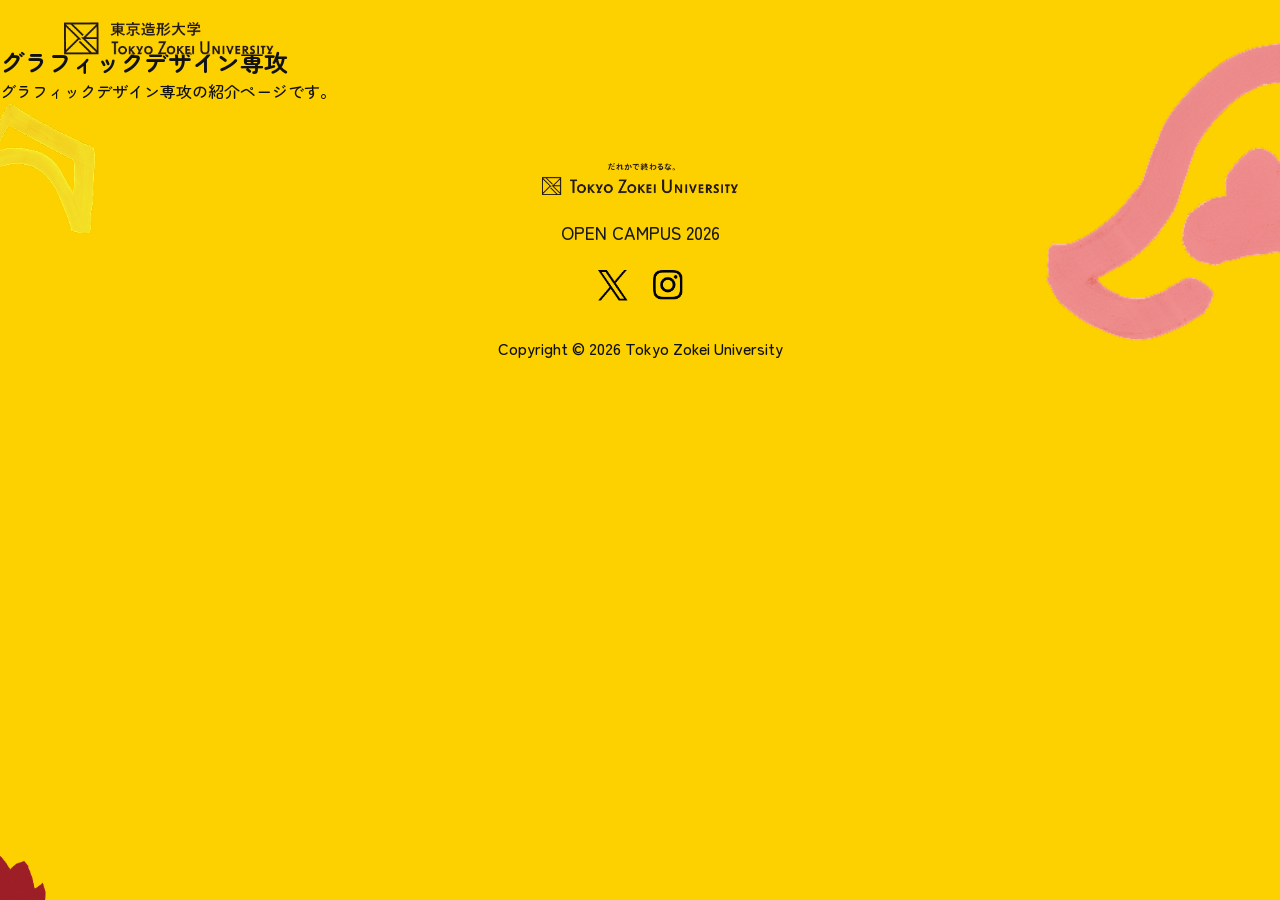
==== html/graphicDesign.html @ a69cb792 "Add files via upload" ====
<!DOCTYPE html>
<html lang="ja">

<head>
    <meta charset="UTF-8">
    <meta name="viewport" content="width=device-width, initial-scale=1.0">
    <meta name="description" content="東京造形大学オープンキャンパス2026の特設サイト。日程や詳細情報を掲載しています。">
    <meta name="robots" content="index, follow">
    <link rel="canonical" href="https://www.zokei.ac.jp/opencampus/2026/">

    <!-- OGP -->
    <meta property="og:title" content="東京造形大学オープンキャンパス2026 SPICE">
    <meta property="og:description" content="東京造形大学オープンキャンパス2026の特設サイト。日程や詳細情報を掲載しています。">
    <meta property="og:image" content="https://www.zokei.ac.jp/opencampus/2026/images/ogp-image.jpg">
    <meta property="og:url" content="https://www.zokei.ac.jp/opencampus/2026/">
    <meta property="og:type" content="website">
    <meta property="og:site_name" content="東京造形大学オープンキャンパス2026 SPICE">
    <meta name="twitter:card" content="summary_large_image">
    <meta name="twitter:title" content="東京造形大学オープンキャンパス2026 SPICE">
    <meta name="twitter:description" content="東京造形大学オープンキャンパス2026の特設サイト。日程や詳細情報を掲載しています。">

    <!-- Fonts -->
    <link rel="preconnect" href="https://fonts.googleapis.com">
    <link rel="preconnect" href="https://fonts.gstatic.com" crossorigin>
    <link href="https://fonts.googleapis.com/css2?family=Zen+Maru+Gothic:wght@400;500;700;900&display=swap"
        rel="stylesheet">

    <link rel="icon" href="../images/tablogo.png" type="image/png">
    <title>東京造形大学オープンキャンパス2026 SPICE グラフィックデザイン専攻</title>
    <link rel="stylesheet" href="../css/common.css">
    <link rel="stylesheet" href="../css/footer.css">
</head>

<body>
    <!-- 背景装飾 -->
    <div class="bg-left" aria-hidden="true">
        <img src="../images/page-of-field-bgleft.png" alt="">
    </div>
    <div class="bg-right" aria-hidden="true">
        <img src="../images/page-of-field-bgright.png" alt="">
    </div>
    <div class="page-wrapper">
        <!-- ヘッダー -->
        <header>
            <div class="logo-icon">
                <a class="logo-link" href="https://www.zokei.ac.jp/" target="_blank" rel="noopener noreferrer">
                    <img src="../images/tzulogo.png" alt="東京造形大学">
                </a>
            </div>
        </header>

        <main>
            <section class="graphic-design-section">
                <h1>グラフィックデザイン専攻</h1>
                <p>グラフィックデザイン専攻の紹介ページです。</p>
                <!-- ここにグラフィックデザイン専攻の詳細情報を追加 -->
            </section>
        </main>

        <footer>
            <section class="footer-links">
                <div><a href="https://www.zokei.ac.jp/" target="_blank" rel="noopener noreferrer">
                        <img src="../images/footerzokeilogo.png" alt="東京造形大学ロゴ"></a>
                </div>
                <div class="footer-text">
                    <p>OPEN CAMPUS 2026</p>
                </div>
                <ul>
                    <li><a href="https://x.com/TZUOPENCAMPUS" target="_blank" rel="noopener noreferrer">
                            <img src="../images/X_logo.png" alt="オーキャンX"></a></li>
                    <li><a href="https://www.instagram.com/tzuoc/" target="_blank" rel="noopener noreferrer">
                            <img src="../images/Instagram_logo.png" alt="オーキャンInstagram"></a>
                    </li>
                </ul>
                <p>Copyright &copy; 2026 Tokyo Zokei University</p>
            </section>
        </footer>
    </div><!-- /page-wrapper -->

    <script src="../js/main.js"></script>
    <script src="../js/common.js"></script>
</body>

</html>
---- css/common.css ----
@charset "UTF-8";

:root {
    --bg-yellow: #FDD000;
    --text-black: #111111;
    --title-blue: #1b4b9b;
    --title-orange: #ea580c;
    --text-red: #da291c;
}

*,
*::before,
*::after {
    margin: 0;
    padding: 0;
    box-sizing: border-box;
}

html {
    scroll-behavior: smooth;
}

body {
    background-color: var(--bg-yellow);
    color: var(--text-black);
    font-family: "Zen Maru Gothic", "Hiragino Kaku Gothic ProN", "Hiragino Sans", Meiryo, sans-serif;
    font-weight: 500;
    margin: 0;
    padding: 0;
    position: relative;
    min-height: 100vh;
}

img {
    max-width: 100%;
    height: auto;
    vertical-align: bottom;
}

/* ─── ページ全体のラッパー ─── */
.page-wrapper {
    position: relative;
    z-index: 1;
    overflow-x: hidden;

}

/* ─── 背景装飾 ─── */
.bg-left,
.bg-right {
    position: fixed;
    top: 0;
    height: 100%;
    z-index: 0;
    pointer-events: none;
}

.bg-left {
    left: 0;
    width: clamp(140px, 22vw, 420px);
    margin-top: 100px;
}

.bg-right {
    right: 0;
    width: clamp(200px, 30vw, 680px);
}

.bg-left img,
.bg-right img {
    width: 100%;
    height: auto;
}

/* ─── ヘッダー ─── */
header {
    padding: 22px clamp(20px, 5vw, 80px);
}

.logo-link {
    display: inline-block;
    transition: opacity 0.2s ease;
}

.logo-link:hover {
    opacity: 0.75;
}

.logo-icon {
    width: clamp(140px, 18vw, 210px);
    z-index: 999;
}

/* ─── レスポンシブ ─── */
@media (min-width: 769px) {
    .logo-icon {
        position: fixed;
        z-index: 2;
        background-color: rgb(253, 208, 0, 0.5);
    }
}






/* ==================================================
   ページトップに戻るボタン（Scroll to Top）
================================================== */
.page-top-btn {
    position: fixed;
    right: 25px;
    bottom: 40px;
    width: 50px;
    height: 50px;
    background-color: #1a1a1a;
    /* ボタンの背景色 */
    color: #ffffff;
    /* 矢印の色 */
    border: none;
    border-radius: 50%;
    /* 丸いボタンにする */
    font-size: 1.5rem;
    font-weight: bold;
    cursor: pointer;
    display: flex;
    justify-content: center;
    align-items: center;
    z-index: 100;
    /* 一番手前に表示 */

    /* 初期状態は非表示（透明＆少し下に下げておく） */
    opacity: 0;
    visibility: hidden;
    transform: translateY(20px);
    transition: opacity 0.3s ease, visibility 0.3s ease, transform 0.3s ease, background-color 0.2s ease;
}

/* ある程度スクロールしてクラス「is-show」がついたら表示する */
.page-top-btn.is-show {
    opacity: 1;
    visibility: visible;
    transform: translateY(0);
}

/* ホバーしたときの動き */
.page-top-btn:hover {
    background-color: #ff3b30;
    /* ホバー時にアクセントカラー（例: 赤・オレンジ系）に変化 */
    transform: scale(1.05);
}

/* スマホ表示での調整 */
@media (max-width: 767px) {
    .page-top-btn {
        right: 15px;
        bottom: 40px;
        width: 45px;
        height: 45px;
        font-size: 1.3rem;
    }
}
---- css/footer.css ----
@charset "UTF-8";

/* ==================================================
　フッター（Footer）スタイル
================================================== */
footer {
    width: 100%;
    padding: 60px 20px 60px 20px;
    /* 上下にゆったりとした余白を確保 */
    text-align: center;
    box-sizing: border-box;
}

/* --- フッター内の要素をすべて中央寄せ・縦一列にする --- */
.footer-links {
    display: flex;
    flex-direction: column;
    align-items: center;
    justify-content: center;
}

.footer-text {
    font-size: 1.1rem;
    /* カンプの通り、存在感のある大きめのサイズ感に設定 */
    font-weight: 500;
    color: #1a1a1a;
    margin-bottom: -20px;
}

/* 大学ロゴのコンテナ */
.footer-links div {
    margin-bottom: 25px;
}

/* 大学ロゴ画像自体のサイズ調整 */
.footer-links div img {
    height: 32px;
    /* カンプのバランスに合わせた高さ（お好みで調整してください） */
    width: auto;
    display: block;
}

/* --- SNSアイコンエリア（横並びにする） --- */
.footer-links ul {
    display: flex;
    justify-content: center;
    align-items: center;
    gap: 25px;
    /* XとInstagramの間の隙間 */
    list-style: none;
    padding: 0;
    margin: 0 0 35px 0;
    /* 下のコピーライトとの隙間 */
}

/* SNSロゴ画像自体のサイズ調整 */
.footer-links ul img {
    width: 30px;
    /* アイコンの大きさを均等にキープ */
    height: auto;
    display: block;
    transition: transform 0.2s ease, opacity 0.2s ease;
}

.footer-links ul a:hover img {
    opacity: 0.7;
    transform: scale(1.1);
    /* ホバー時に少し大きくして心地よい反応に */
}

/* --- コピーライト --- */
.copyright {
    font-family: 'Zen Maru Gothic', serif;
    /* 他のパーツと統一感のあるセリフ・丸ゴシック系 */
    font-size: 1.4rem;
    /* カンプの通り、存在感のある大きめのサイズ感に設定 */
    font-weight: 500;
    color: #1a1a1a;
    margin: 0;
}

/* ==================================================
   フッター：スマホ対応（画面幅 767px 以下）
================================================== */
@media (max-width: 767px) {
    footer {
        padding: 40px 20px 30px 20px;
        /* スマホでは上下の余白を少しコンパクトに */
    }

    .copyright {
        font-size: 1.1rem;
        /* スマホ画面でも1行で綺麗に収まるように少し縮小 */
    }
}
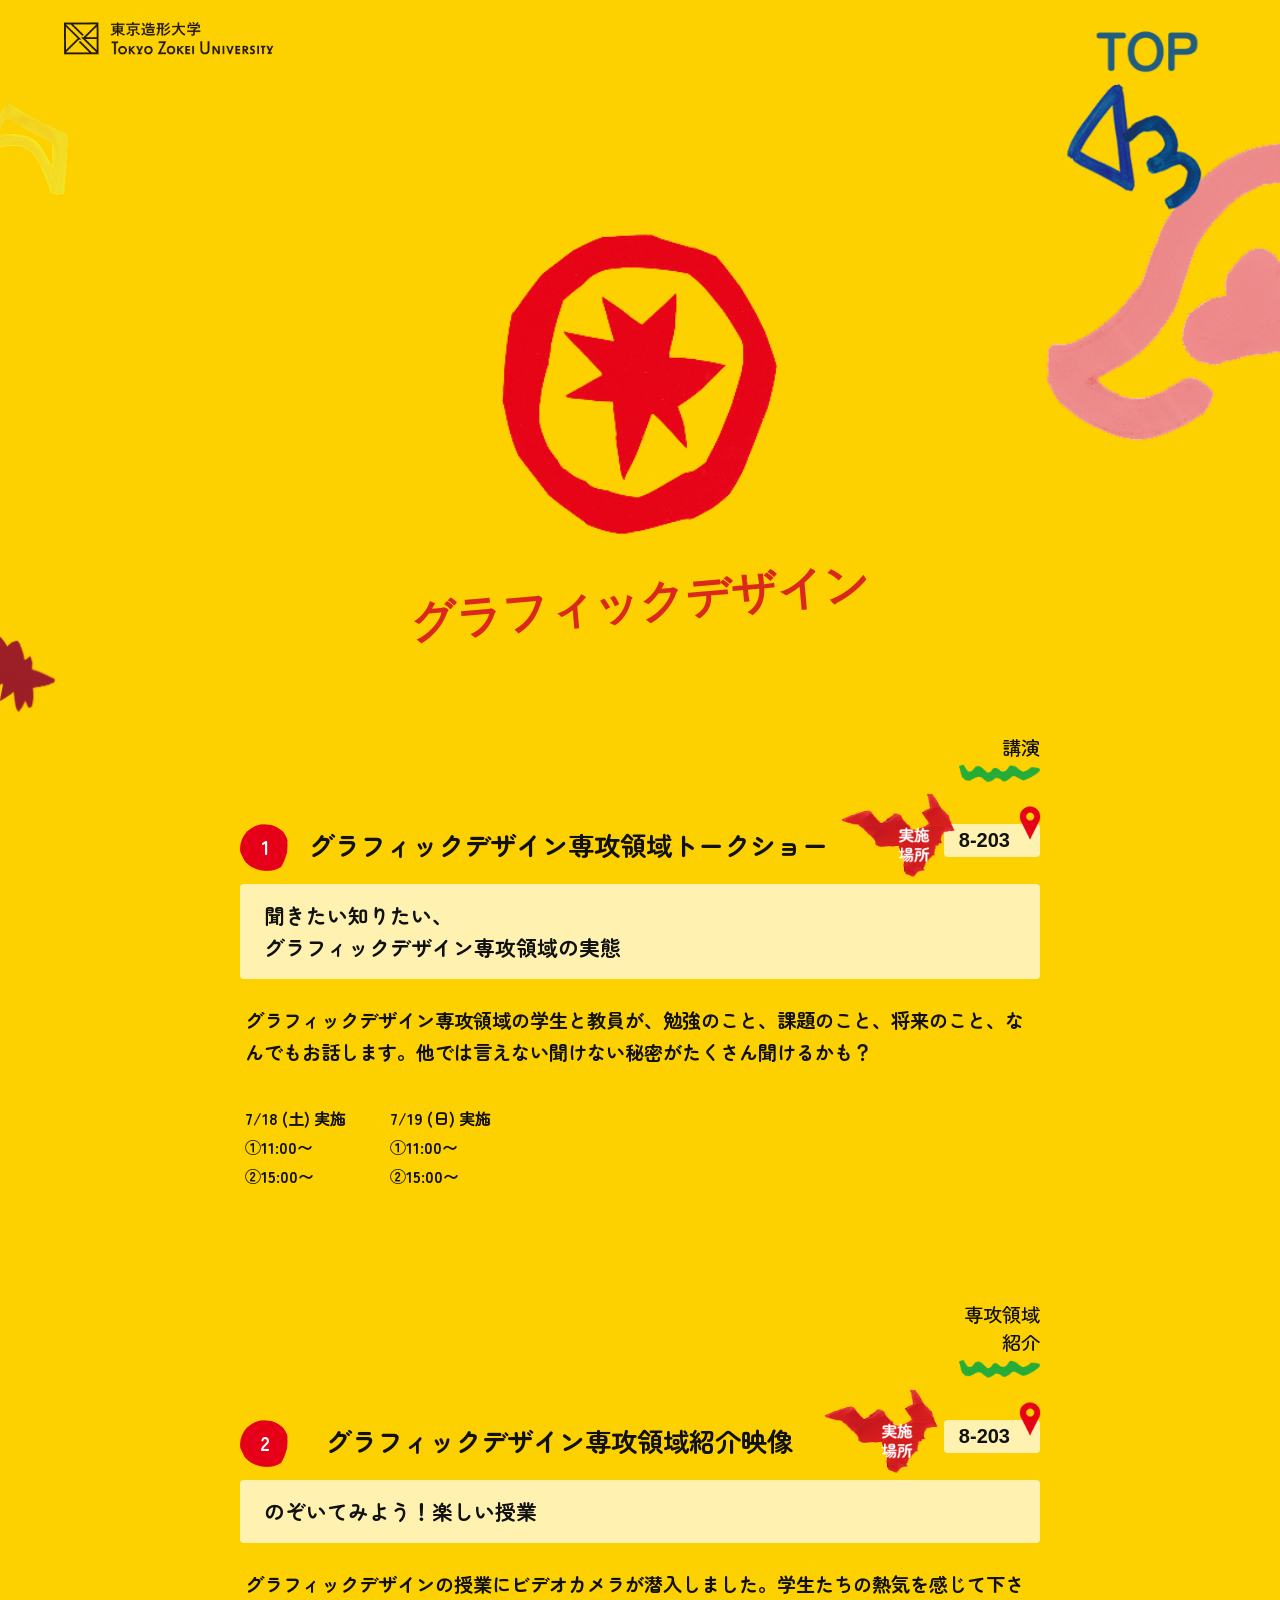
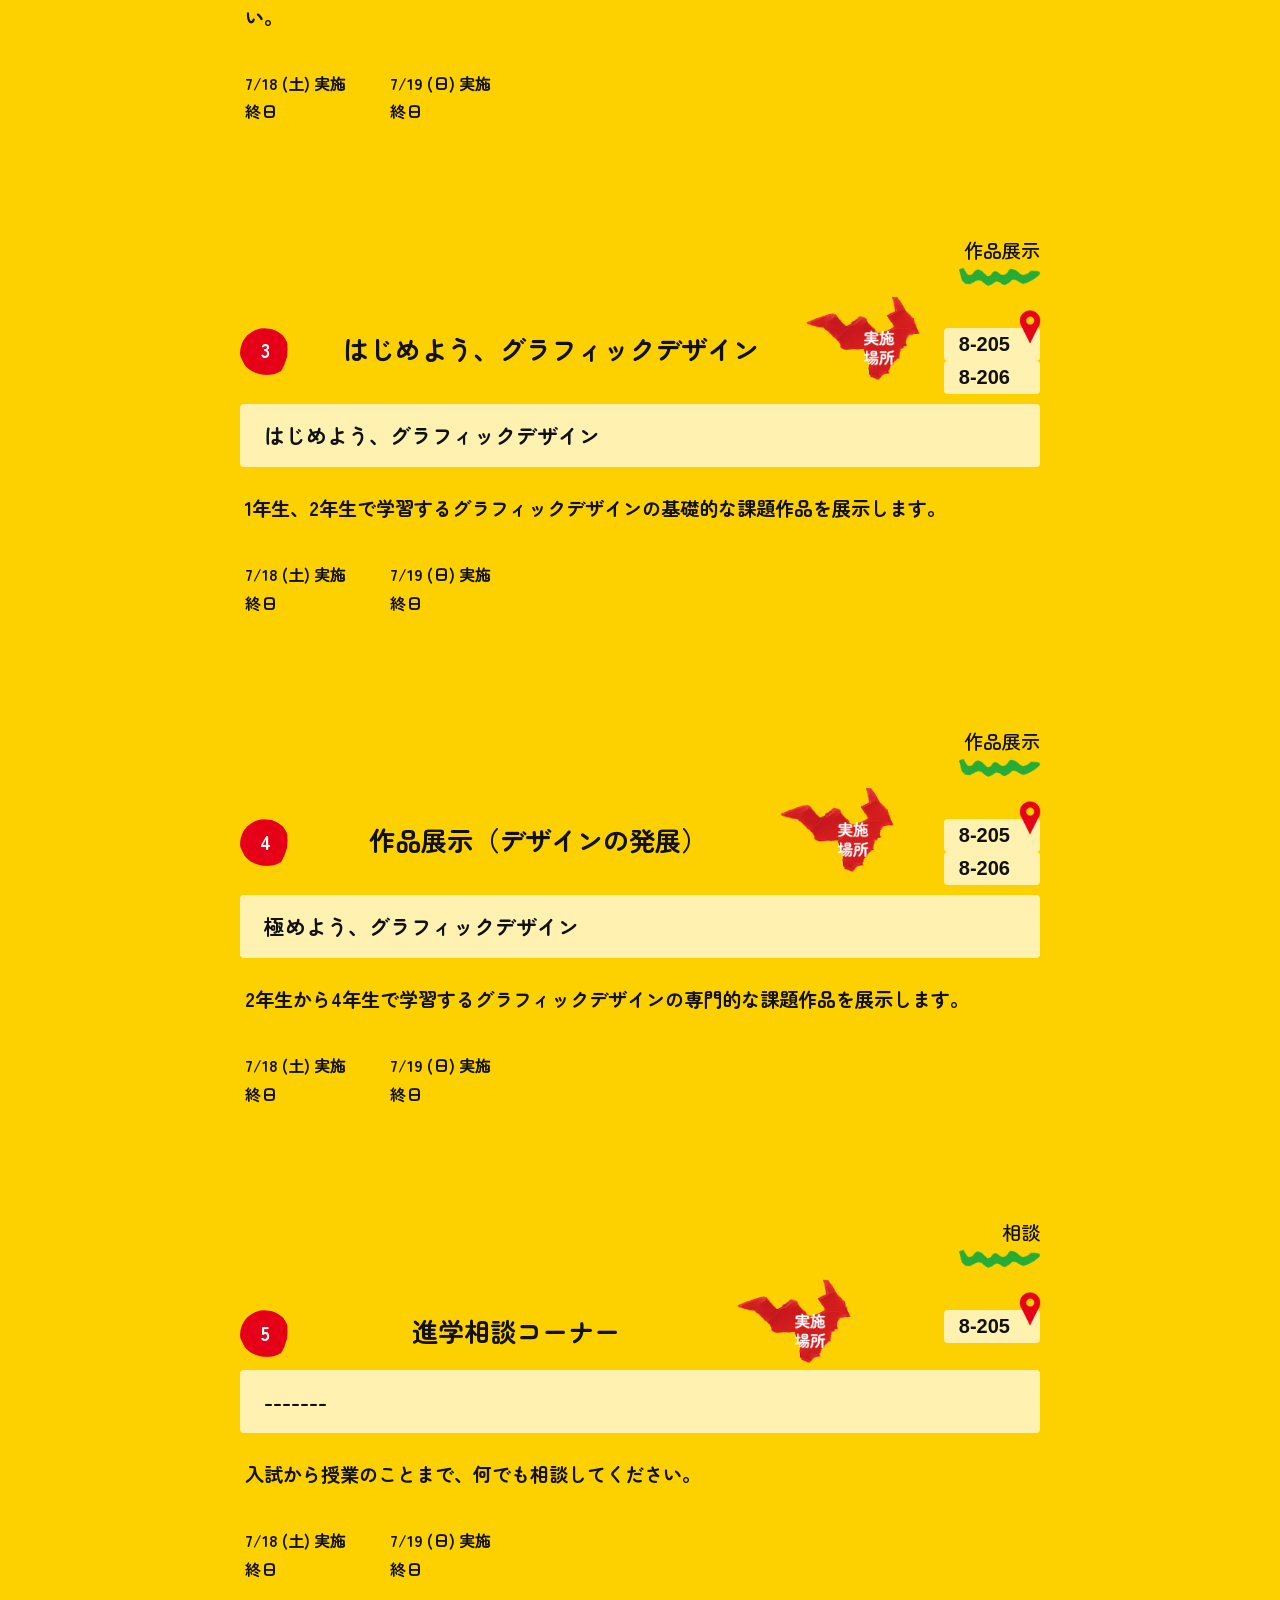
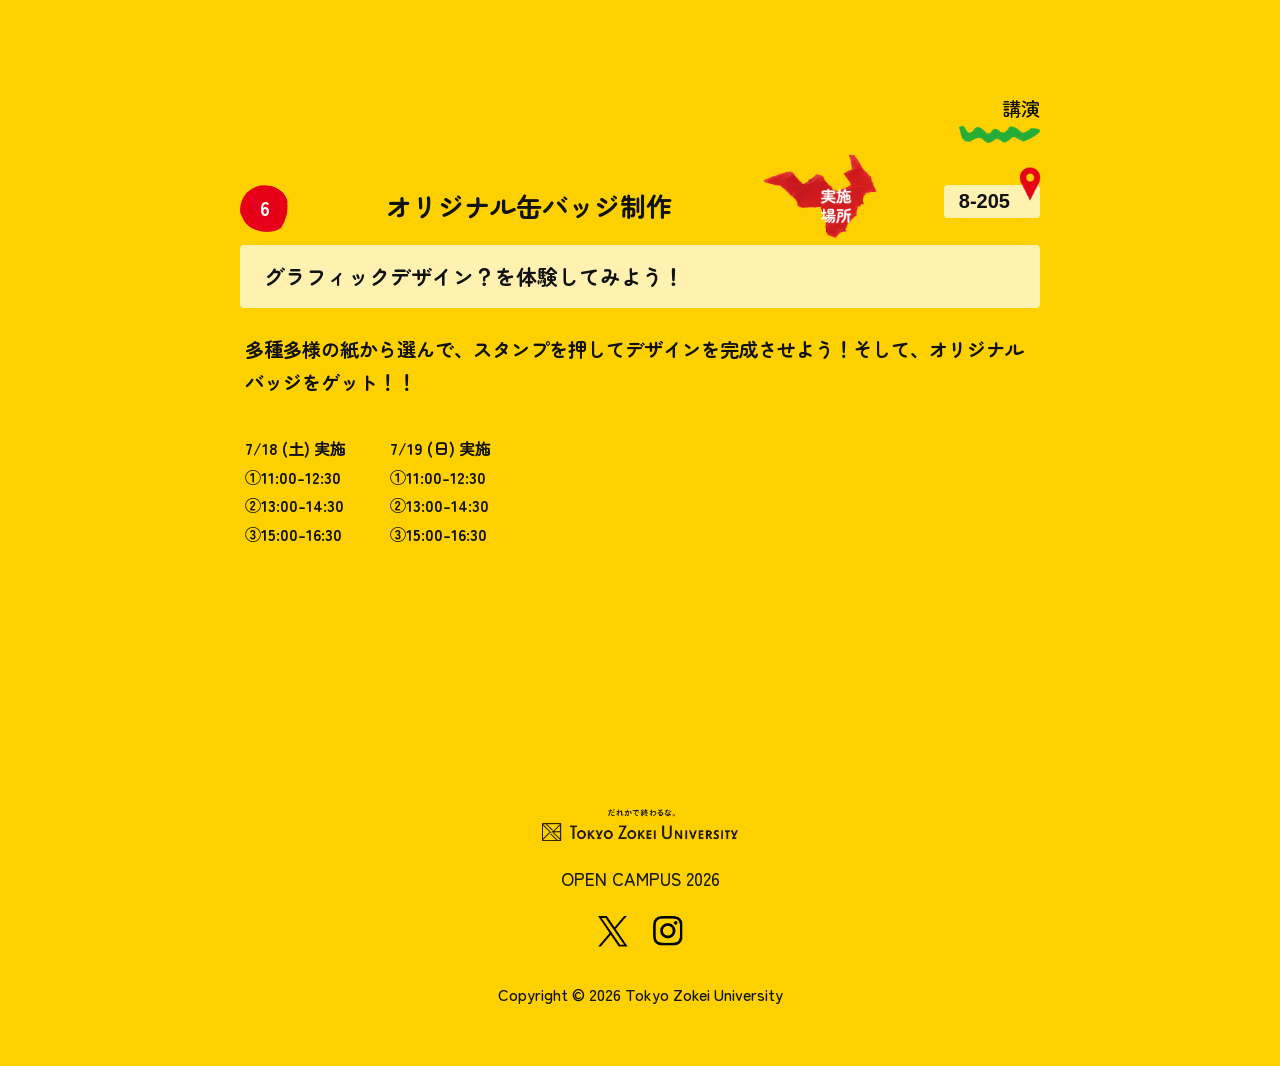
==== commit 5a2871c2: "Add files via upload" ====
--- a/html/graphicDesign.html
+++ b/html/graphicDesign.html
@@ -39,7 +39,9 @@
     <div class="bg-right" aria-hidden="true">
         <img src="../images/page-of-field-bgright.png" alt="">
     </div>
+
     <div class="page-wrapper">
+
         <!-- ヘッダー -->
         <header>
             <div class="logo-icon">
@@ -49,13 +51,267 @@
             </div>
         </header>
 
-        <main>
-            <section class="graphic-design-section">
-                <h1>グラフィックデザイン専攻</h1>
-                <p>グラフィックデザイン専攻の紹介ページです。</p>
-                <!-- ここにグラフィックデザイン専攻の詳細情報を追加 -->
+        <div class="fixed-top-back">
+            <a href="../index.html">
+                <img src="../images/fromtop-page.png" alt="TOPへ戻る">
+            </a>
+        </div>
+
+        <main class="major-main-content">
+
+            <section class="major-title-section">
+                <div class="major-title-visual">
+                    <img src="../images/site-gdicon.png" alt="Graphic Design" class="gd-main-icon">
+                    <h1 class="major-name-title text-red slant-text">グラフィックデザイン</h1>
+                </div>
+            </section>
+
+
+            <section class="programs-section">
+                <div class="programs-container">
+                    <article class="program-card">
+                        <div>
+                            <p class="program-genre">講演</p>
+                            <img src="../images/program-genre.png" alt="ジャンル">
+                        </div>
+
+                        <div class="program-body">
+                            <span class="program-number">1</span>
+                            <h3 class="program-title">グラフィックデザイン専攻領域トークショー</h3>
+                            <div class="program-place"><img src="../images/program-place.png" alt="場所"></div>
+                            <ul class="program-placebox">
+                                <li>
+                                    <p>8-203</p>
+                                </li>
+                                <li><img src="../images/program-pointpin.png" alt="日時"></li>
+                            </ul>
+                        </div>
+
+                        <p class="program-catch">
+                            聞きたい知りたい、<br>グラフィックデザイン専攻領域の実態
+                        </p>
+                        <p class="program-description">
+                            グラフィックデザイン専攻領域の学生と教員が、勉強のこと、課題のこと、将来のこと、なんでもお話します。他では言えない聞けない秘密がたくさん聞けるかも？
+                        </p>
+                        <div class="program-meta-info">
+                            <div class="meta-item"><span>トークショー</span></div>
+                            <div class="meta-item"><span>10号館2階201教室</span></div>
+                            <div class="meta-item">
+                                <span>7/18 (土) 実施
+                                    <br>①11:00〜
+                                    <br>②15:00〜</span>
+                                <span>7/19 (日) 実施
+                                    <br>①11:00〜
+                                    <br>②15:00〜</span>
+                            </div>
+                        </div>
+                    </article>
+
+                    <article class="program-card">
+                        <div>
+                            <p class="program-genre">専攻領域<br>紹介</p>
+                            <img src="../images/program-genre.png" alt="ジャンル">
+                        </div>
+
+                        <div class="program-body">
+                            <span class="program-number">2</span>
+
+                            <h3 class="program-title">グラフィックデザイン専攻領域紹介映像</h3>
+                            <div class="program-place"><img src="../images/program-place.png" alt="場所"></div>
+                            <ul class="program-placebox">
+                                <li>
+                                    <p>8-203</p>
+                                </li>
+                                <li><img src="../images/program-pointpin.png" alt="日時"></li>
+                            </ul>
+                        </div>
+
+                        <p class="program-catch">
+                            のぞいてみよう！楽しい授業
+                        </p>
+                        <p class="program-description">
+                            グラフィックデザインの授業にビデオカメラが潜入しました。学生たちの熱気を感じて下さい。
+                        </p>
+                        <div class="program-meta-info">
+                            <div class="meta-item"><span>トークショー</span></div>
+                            <div class="meta-item"><span>10号館2階201教室</span>
+                            </div>
+                            <div class="meta-item">
+                                <span>7/18 (土) 実施
+                                    <br>終日</span>
+                                <span>7/19 (日) 実施
+                                    <br>終日</span>
+                            </div>
+                        </div>
+                    </article>
+
+                    <article class="program-card">
+                        <div>
+                            <p class="program-genre">作品展示</p>
+                            <img src="../images/program-genre.png" alt="ジャンル">
+                        </div>
+                        <div class="program-body">
+                            <span class="program-number">3</span>
+
+                            <h3 class="program-title">はじめよう、グラフィックデザイン</h3>
+                            <div class="program-place"><img src="../images/program-place.png" alt="場所"></div>
+                            <ul class="program-placebox">
+                                <li>
+                                    <p>8-205</p>
+                                    <p>8-206</p>
+                                </li>
+                                <li><img src="../images/program-pointpin.png" alt="日時"></li>
+                            </ul>
+                        </div>
+
+                        <p class="program-catch">
+                            はじめよう、グラフィックデザイン
+                        </p>
+                        <p class="program-description">
+                            1年生、2年生で学習するグラフィックデザインの基礎的な課題作品を展示します。
+                        </p>
+                        <div class="program-meta-info">
+                            <div class="meta-item"><span>トークショー</span></div>
+                            <div class="meta-item"><span>10号館2階
+                                    201教室</span></div>
+                            <div class="meta-item">
+                                <span>7/18 (土) 実施
+                                    <br>終日</span>
+                                <span>7/19 (日) 実施
+                                    <br>終日</span>
+                            </div>
+                        </div>
+                    </article>
+
+                    <article class="program-card">
+                        <div>
+                            <p class="program-genre">作品展示</p>
+                            <img src="../images/program-genre.png" alt="ジャンル">
+                        </div>
+
+                        <div class="program-body">
+                            <span class="program-number">4</span>
+
+                            <h3 class="program-title">作品展示（デザインの発展）</h3>
+                            <div class="program-place"><img src="../images/program-place.png" alt="場所"></div>
+                            <ul class="program-placebox">
+                                <li>
+                                    <p>8-205</p>
+                                    <p>8-206</p>
+                                </li>
+                                <li><img src="../images/program-pointpin.png" alt="日時"></li>
+                            </ul>
+                        </div>
+
+                        <p class="program-catch">
+                            極めよう、グラフィックデザイン
+                        </p>
+                        <p class="program-description">
+                            2年生から4年生で学習するグラフィックデザインの専門的な課題作品を展示します。
+                        </p>
+                        <div class="program-meta-info">
+                            <div class="meta-item"><span>トークショー</span></div>
+                            <div class="meta-item"><span>10号館2階
+                                    201教室</span></div>
+                            <div class="meta-item">
+                                <span>7/18 (土) 実施
+                                    <br>終日</span>
+                                <span>7/19 (日) 実施
+                                    <br>終日</span>
+                            </div>
+                        </div>
+                    </article>
+
+                    <article class="program-card">
+                        <div>
+                            <p class="program-genre">相談</p>
+                            <img src="../images/program-genre.png" alt="ジャンル">
+                        </div>
+
+                        <div class="program-body">
+                            <span class="program-number">5</span>
+
+                            <h3 class="program-title">進学相談コーナー</h3>
+                            <div class="program-place"><img src="../images/program-place.png" alt="場所"></div>
+                            <ul class="program-placebox">
+                                <li>
+                                    <p>8-205</p>
+                                </li>
+                                <li><img src="../images/program-pointpin.png" alt="日時"></li>
+                            </ul>
+                        </div>
+
+                        <p class="program-catch">
+                            -------
+                        </p>
+                        <p class="program-description">
+                            入試から授業のことまで、何でも相談してください。
+                        </p>
+                        <div class="program-meta-info">
+                            <div class="meta-item"><span>トークショー</span></div>
+                            <div class="meta-item"><span>10号館2階
+                                    201教室</span></div>
+                            <div class="meta-item">
+                                <span>7/18 (土) 実施
+                                    <br>終日</span>
+                                <span>7/19 (日) 実施
+                                    <br>終日</span>
+                            </div>
+                        </div>
+                    </article>
+
+                    <article class="program-card">
+                        <div>
+                            <p class="program-genre">講演</p>
+                            <img src="../images/program-genre.png" alt="ジャンル">
+                        </div>
+
+                        <div class="program-body">
+                            <span class="program-number">6</span>
+
+                            <h3 class="program-title">オリジナル缶バッジ制作</h3>
+                            <div class="program-place"><img src="../images/program-place.png" alt="場所"></div>
+                            <ul class="program-placebox">
+                                <li>
+                                    <p>8-205</p>
+                                </li>
+                                <li><img src="../images/program-pointpin.png" alt="日時"></li>
+                            </ul>
+                        </div>
+
+                        <p class="program-catch">
+                            グラフィックデザイン？を体験してみよう！
+                        </p>
+                        <p class="program-description">
+                            多種多様の紙から選んで、スタンプを押してデザインを完成させよう！そして、オリジナルバッジをゲット！！
+                        </p>
+                        <div class="program-meta-info">
+                            <div class="meta-item"><span>トークショー</span></div>
+                            <div class="meta-item"><span>10号館2階
+                                    201教室</span></div>
+                            <div class="meta-item">
+                                <span>7/18 (土) 実施
+                                    <br>①11:00-12:30
+                                    <br>②13:00-14:30
+                                    <br>③15:00-16:30
+                                </span>
+                                <span>7/19 (日) 実施
+                                    <br>①11:00-12:30
+                                    <br>②13:00-14:30
+                                    <br>③15:00-16:30
+                                </span>
+                            </div>
+                        </div>
+                    </article>
+
+                </div>
             </section>
         </main>
+
+
+
+
+
 
         <footer>
             <section class="footer-links">
@@ -77,8 +333,9 @@
         </footer>
     </div><!-- /page-wrapper -->
 
-    <script src="../js/main.js"></script>
+    <button id="page-top" class="page-top-btn" aria-label="ページトップに戻る">↑</button>
     <script src="../js/common.js"></script>
+    <script src="../js/page-top.js"></script>
 </body>
 
 </html>
--- a/css/common.css
+++ b/css/common.css
@@ -35,6 +35,10 @@
     max-width: 100%;
     height: auto;
     vertical-align: bottom;
+}
+
+li {
+    list-style: none;
 }
 
 /* ─── ページ全体のラッパー ─── */
@@ -57,20 +61,26 @@
 
 .bg-left {
     left: 0;
-    width: clamp(140px, 22vw, 420px);
+    width: clamp(100px, 30vw, 200px);
     margin-top: 100px;
 }
 
 .bg-right {
     right: 0;
-    width: clamp(200px, 30vw, 680px);
+    width: clamp(150px, 30vw, 400px);
+    margin-top: 100px;
 }
 
 .bg-left img,
 .bg-right img {
     width: 100%;
-    height: auto;
-}
+    height: 100%;
+    /* 追加 */
+    object-fit: cover;
+    /* 追加：縦長画像を上から順に表示 */
+    object-position: top;
+}
+
 
 /* ─── ヘッダー ─── */
 header {
@@ -91,19 +101,386 @@
     z-index: 999;
 }
 
-/* ─── レスポンシブ ─── */
 @media (min-width: 769px) {
+
     .logo-icon {
         position: fixed;
         z-index: 2;
         background-color: rgb(253, 208, 0, 0.5);
     }
-}
-
-
-
-
-
+
+}
+
+/* ==================================================
+   【右上固定】TOPへ戻る画像専用スタイル
+================================================== */
+.fixed-top-back {
+    position: fixed;
+    /* 画面に対して固定 */
+    top: 22px;
+    /* 上からの位置（左のロゴと高さを合わせる） */
+    right: clamp(20px, 5vw, 80px);
+    /* 画面の右端から常に一定の余白で右寄せ */
+    z-index: 999;
+    /* 最前面に表示 */
+}
+
+.fixed-top-back a {
+    display: inline-block;
+    transition: opacity 0.2s ease;
+}
+
+.fixed-top-back a:hover {
+    opacity: 0.75;
+}
+
+/* 画像のサイズ調整 */
+.fixed-top-back img {
+    height: clamp(60px, 15vw, 200px);
+    /* 画面サイズに合わせて自動で綺麗に拡縮 */
+    width: auto;
+    display: block;
+}
+
+/* --- メイン・タイトルエリア --- */
+.major-main-content {
+    max-width: 1100px;
+    margin: 0 auto;
+    padding: 40px 20px;
+}
+
+/* ─── 専攻タイトルエリア ─── */
+.major-title-section {
+    text-align: center;
+    margin-top: 140px;
+    /* 上部固定ロゴとの被り防止の余白 */
+    margin-bottom: 60px;
+    /* 下のコンテンツとの間の余白 */
+}
+
+.major-title-visual {
+    display: inline-flex;
+    flex-direction: column;
+    /* 画像と文字を縦一列に並べる */
+    align-items: center;
+    /* 中央揃え */
+    gap: 30px;
+    /* ★アイコンと文字の間の距離（ここでお好みの間隔に調整できます） */
+}
+
+/* メインアイコンのサイズ */
+.gd-main-icon {
+    width: clamp(200px, 30vw, 300px);
+    height: auto;
+}
+
+/* 専攻名のテキスト（シンプルに赤く大きくするだけ） */
+.major-name-title {
+    font-size: clamp(2.0rem, 4vw, 3.0rem);
+    font-weight: 900;
+    margin: 0;
+}
+
+.slant-text {
+    /* 中央配置の補正（-50%）にプラスして、右上がりに約-7度回転させる */
+    transform: rotate(-5deg);
+    display: inline-block;
+}
+
+/* グラフィックデザインの文字色（赤） */
+.text-red {
+    color: var(--text-red);
+}
+
+/* --- プログラムカードのレイアウト（スマホ標準：1カラム） --- */
+.programs-section .section-header {
+    justify-content: flex-start;
+    margin-bottom: 40px;
+}
+
+.programs-container {
+    display: grid;
+    grid-template-columns: 1fr;
+    gap: 40px;
+}
+
+/* ==================================================
+   プログラム一覧セクション（指定HTML専用カンプ再現スタイル）
+================================================== */
+
+/* セクション全体のコンテナ */
+.programs-section {
+    max-width: 840px;
+    margin: 0 auto;
+    padding: 40px 20px 100px 20px;
+}
+
+/* ─── プログラムカード全体 ─── */
+.program-card {
+    /* 内部要素を絶対配置するための基準 */
+    border: none;
+    border-radius: 0;
+    padding: 0;
+    box-shadow: none;
+    margin-bottom: 60px;
+}
+
+.program-card>div:first-child {
+    margin-left: auto;
+    margin-right: 0;
+    width: 100px;
+    text-align: end;
+    margin-bottom: -50px;
+    position: relative;
+}
+
+/* 「講演」のテキストスタイル */
+.program-genre {
+    font-size: 1.2rem;
+    color: #111111;
+    margin: 0 0 4px 0;
+    position: relative;
+    z-index: 10;
+}
+
+/* 緑波線画像（program-genre.png）のサイズと配置 */
+.program-card>div:first-child img {
+    width: 100px;
+    height: auto;
+    transform: translate(10px, -40px);
+    position: relative;
+    z-index: 1;
+}
+
+/* ─── ボディコンテナ ─── */
+.program-body {
+    display: flex;
+    align-items: flex-start;
+    /* 上揃えで横並びにする */
+    justify-content: space-between;
+    /* タイトルを左、場所を右に引き離す */
+    position: relative;
+    width: 100%;
+    margin-top: 15px;
+    margin-bottom: 10px;
+}
+
+/* ナンバリングバッジ */
+.program-number {
+    background-image: url("../images/titlehaedicon.png");
+    background-size: cover;
+    background-position: center;
+    width: 50px;
+    height: 50px;
+    display: flex;
+    justify-content: center;
+    align-items: center;
+    font-size: 1.2rem;
+    font-weight: bold;
+    color: #ffffff;
+    border-radius: 50%;
+    padding-bottom: 5px;
+}
+
+
+/* プログラムタイトル */
+.program-title {
+    font-size: 1.65rem;
+    font-weight: 700;
+    color: #111111;
+    line-height: 1.3;
+    max-width: 70%;
+    transform: translate(0, 4px);
+    margin-left: -40px;
+}
+
+/* ─── 右側の実施場所・部屋番号セット ─── */
+/* 赤いマップ画像（.program-place） */
+.program-place {
+    margin: 0;
+    display: flex;
+    align-items: center;
+}
+
+.program-place img {
+    width: 145px;
+    height: auto;
+    position: absolute;
+    z-index: 10;
+    transform: translate(-60px, 0px);
+}
+
+/* 「8-203」とピン画像が入ったulリスト */
+.program-body ul {
+    display: flex;
+    align-items: center;
+    gap: 0;
+    margin: 0;
+    padding: 0;
+    list-style: none;
+    position: relative;
+}
+
+/* 「8-203」のテキストボックス */
+.program-body ul li:nth-child(1) p {
+    background-color: #FFF2B0;
+    padding: 5px 30px 5px 15px;
+    font-size: 1.25rem;
+    font-weight: 900;
+    color: #111111;
+    border-radius: 4px;
+    margin: 0;
+    white-space: nowrap;
+    /* 途中で改行させない */
+}
+
+/* 赤いピン画像（ボックスの左側に絶対配置で重ねる） */
+.program-body ul li:nth-child(2) {
+    position: absolute;
+    right: -1px;
+    /* ★50%から「-12px」などの固定値に変えることで、上に少し浮かせます */
+    top: -1px;
+    transform: translateY(-50%);
+    /* 縦方向の中央揃え */
+}
+
+.program-body ul li:nth-child(2) img {
+    width: 22px;
+    /* カンプに合わせたピンのサイズ */
+    height: auto;
+    display: block;
+}
+
+/* ─── 中央のキャッチコピー（薄黄色の大きな帯） ─── */
+.program-catch {
+    background-color: #FFF2B0;
+    /* パキッとした薄黄色の帯背景 */
+    color: #111111 !important;
+    /* カンプ通りの黒文字 */
+    font-size: 1.3rem;
+    font-weight: 700;
+    padding: 16px 24px;
+    margin: 0 0 25px 0 !important;
+    border-radius: 4px;
+    line-height: 1.5;
+    clear: both;
+}
+
+/* ─── 本文テキスト ─── */
+.program-description {
+    font-size: 1.2rem;
+    font-weight: 700;
+    color: #111111;
+    line-height: 1.7;
+    margin: 0 0 35px 0;
+    padding: 0 5px;
+}
+
+/* ─── 下部の日時情報エリア ─── */
+.program-meta-info {
+    border-top: none;
+    /* 余計な線は消去 */
+    padding-top: 0;
+    padding-left: 5px;
+}
+
+/* 元のHTMLにある不要な「トークショー」「10号館...」のテキストを非表示にしてカンプに合わせる */
+.program-meta-info .meta-item:nth-child(1),
+.program-meta-info .meta-item:nth-child(2) {
+    display: none;
+}
+
+/* 日時テキストのみを表示し、2列に近い見栄えに調整 */
+.program-meta-info .meta-item:nth-child(3) {
+    display: block;
+}
+
+.program-meta-info .meta-item:nth-child(3) span {
+    font-size: 1rem;
+    font-weight: 600;
+    color: #111111;
+    line-height: 1.8;
+    display: inline-block;
+    margin-right: 40px;
+}
+
+
+/* ─── レスポンシブ（スマートフォン表示）の最適化 ─── */
+@media (max-width: 767px) {
+
+    .bg-left,
+    .bg-right {
+        opacity: 0.6;
+    }
+
+    .program-title {
+        font-size: 1.2rem;
+        max-width: 50%;
+        transform: translateX(10px);
+    }
+
+    .program-title {
+        padding-left: 20px;
+        margin-bottom: 5px;
+        position: relative;
+        z-index: 999;
+        transform: translateY(10px);
+    }
+
+    .program-body>img:nth-of-type(1) {
+        width: 65px;
+        right: 105px;
+        top: 20px;
+    }
+
+    .program-body>p:nth-of-type(1) {
+        font-size: 1.0rem;
+        right: 10px;
+        top: 32px;
+        padding: 3px 10px 3px 22px;
+    }
+
+    .program-body>img:nth-of-type(2) {
+        width: 16px;
+        right: 78px;
+        top: 27px;
+    }
+
+    .program-catch {
+        font-size: 1.1rem;
+        padding: 12px 16px;
+    }
+
+    .program-description {
+        font-size: 0.95rem;
+    }
+
+    .program-meta-info .meta-item:nth-child(3) span {
+        font-size: 1.0rem;
+    }
+
+    .program-place img {
+        width: clamp(100px, 8vw, 130px);
+        height: auto;
+        position: absolute;
+        z-index: 10;
+        transform: translate(-60px, 0px);
+    }
+}
+
+/* ==================================================
+   PC対応レイアウト（画面幅 768px 以上）
+================================================== */
+@media (min-width: 768px) {
+    .programs-container {
+        gap: 50px 30px;
+    }
+
+    .major-name-title {
+        font-size: 2.8rem;
+    }
+
+}
 
 /* ==================================================
    ページトップに戻るボタン（Scroll to Top）
